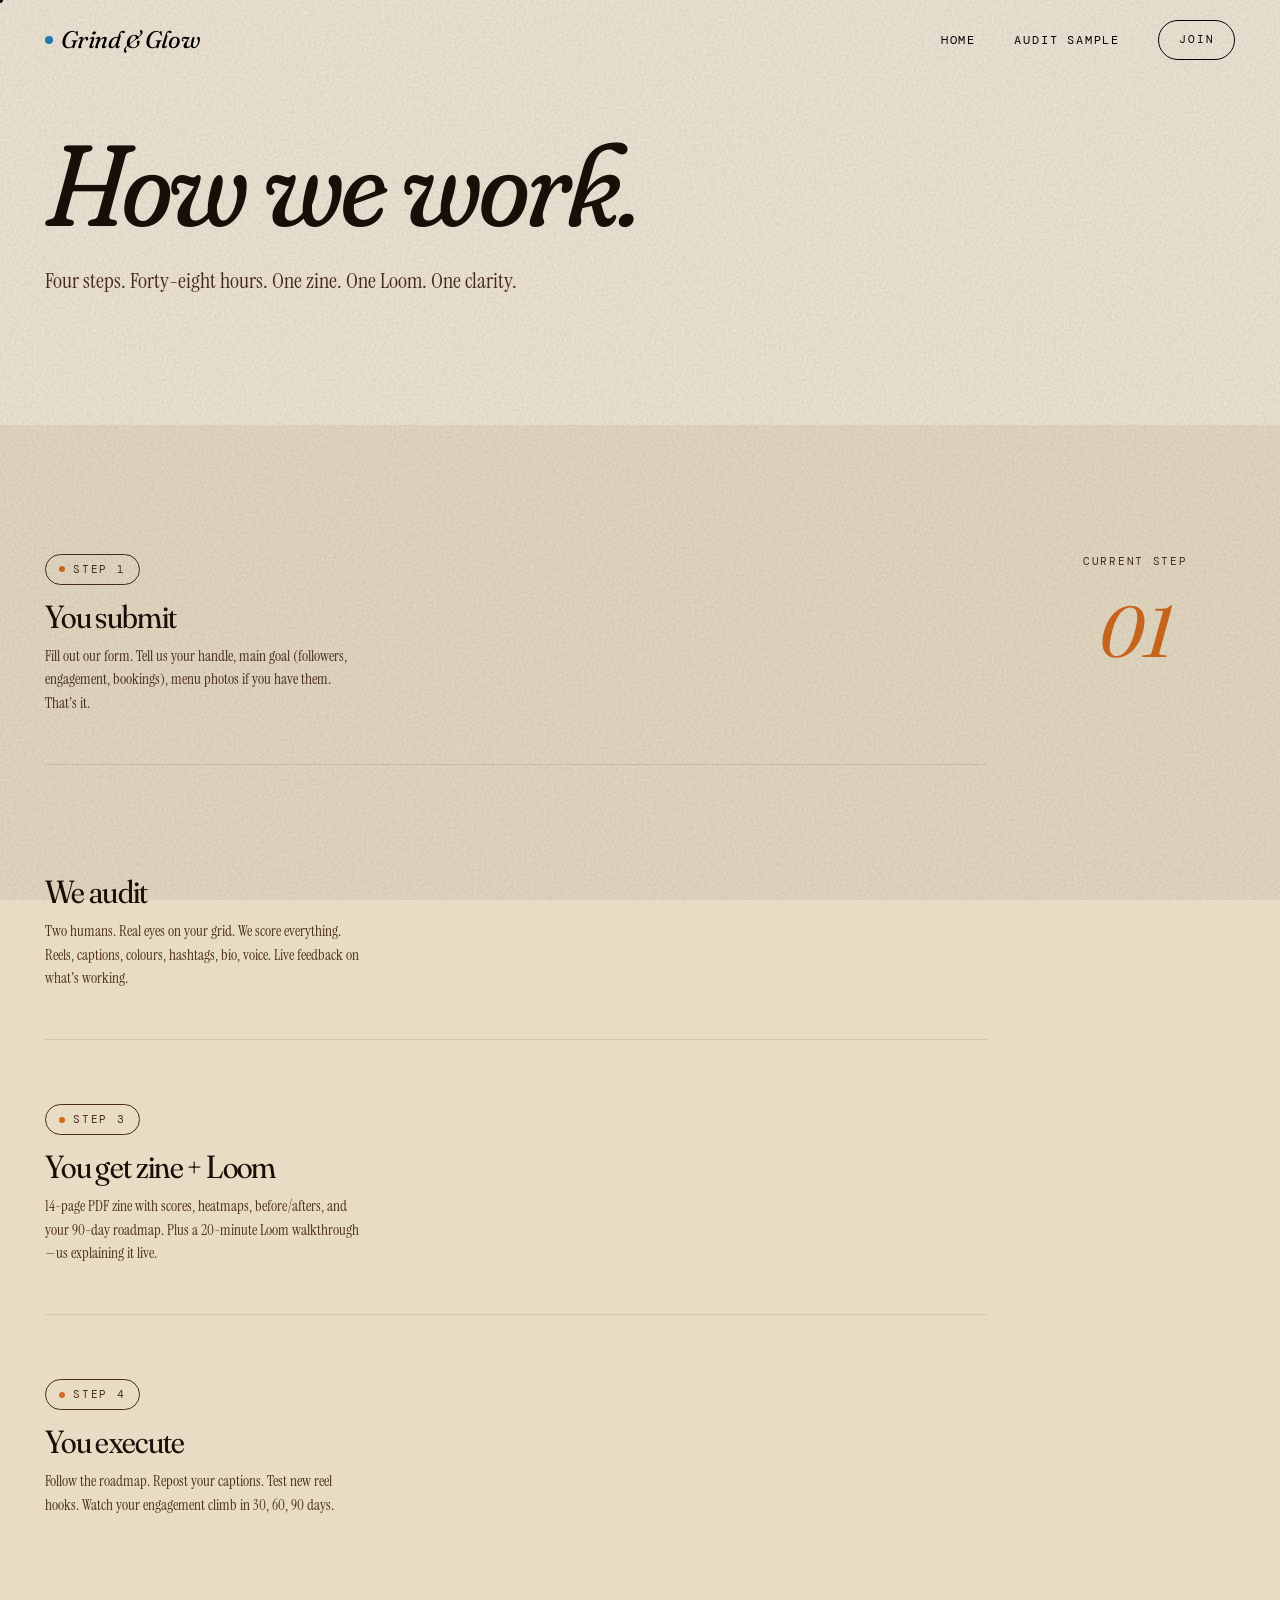
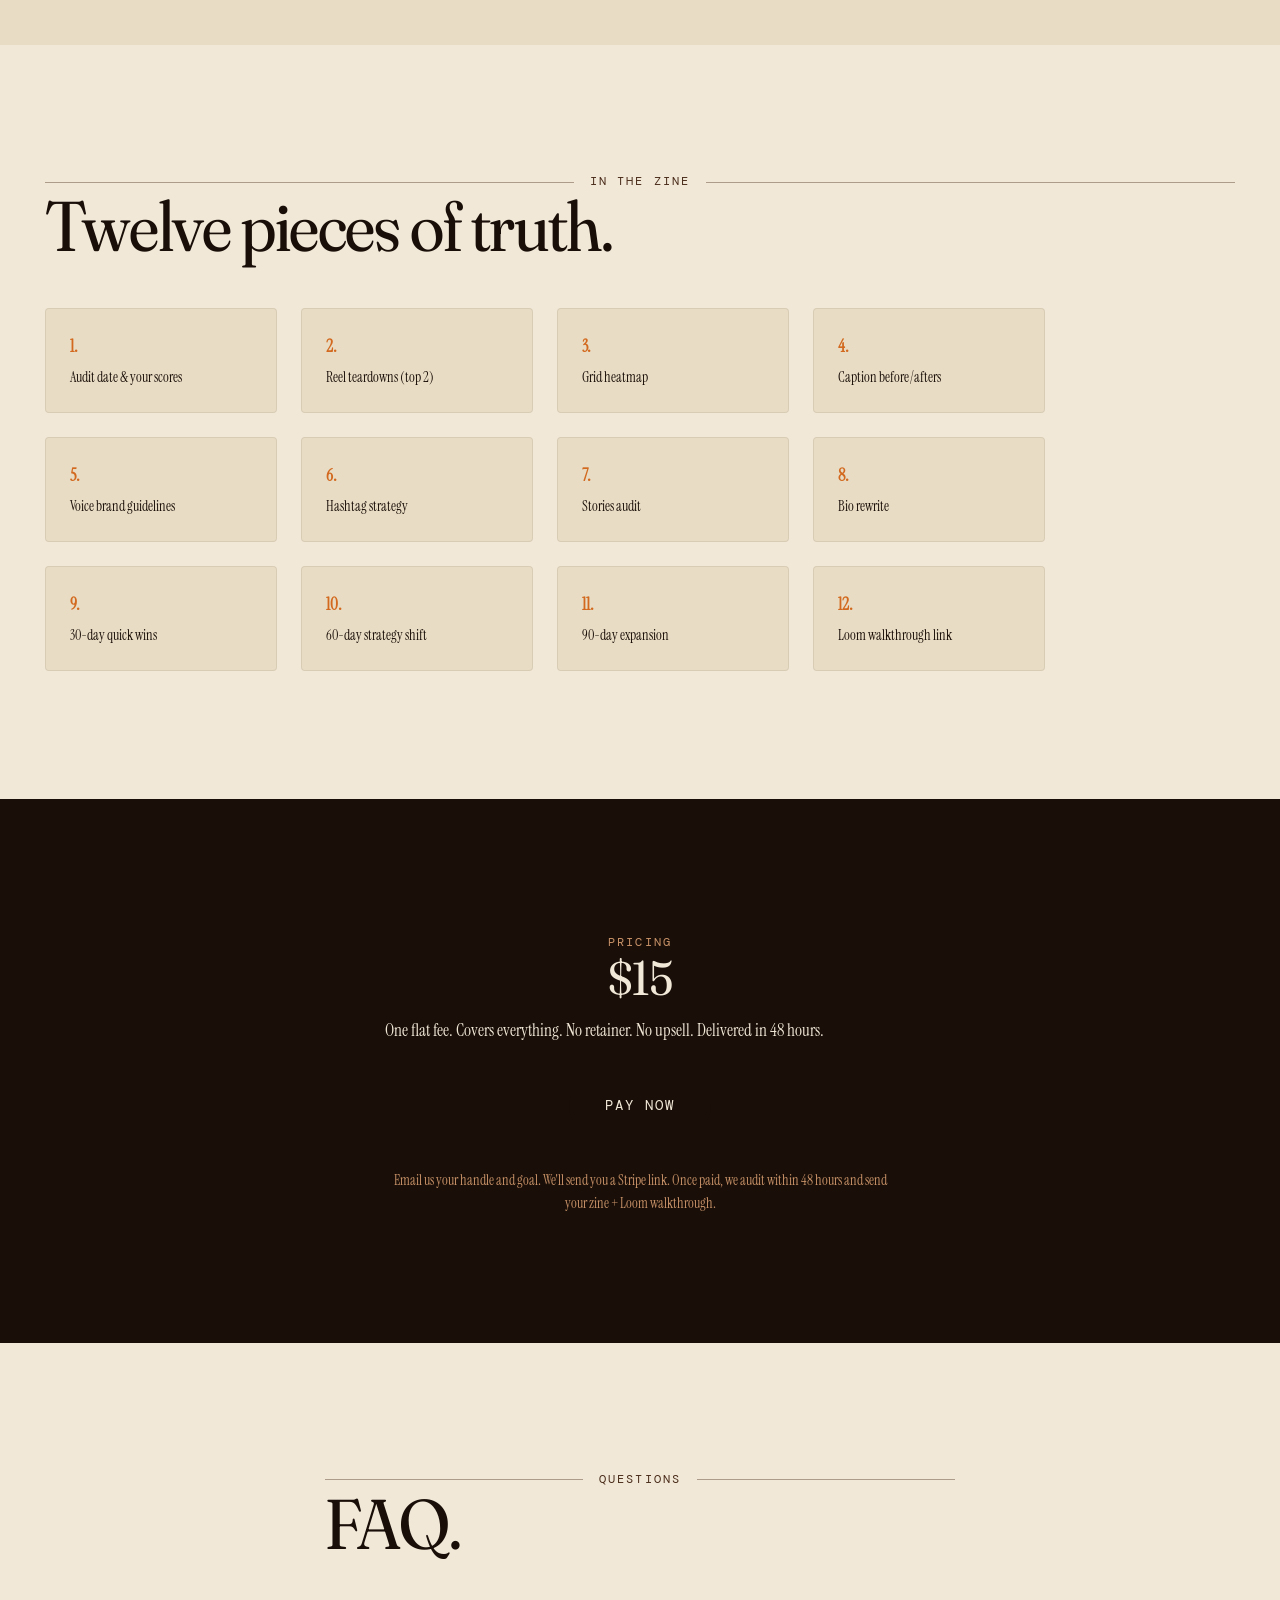
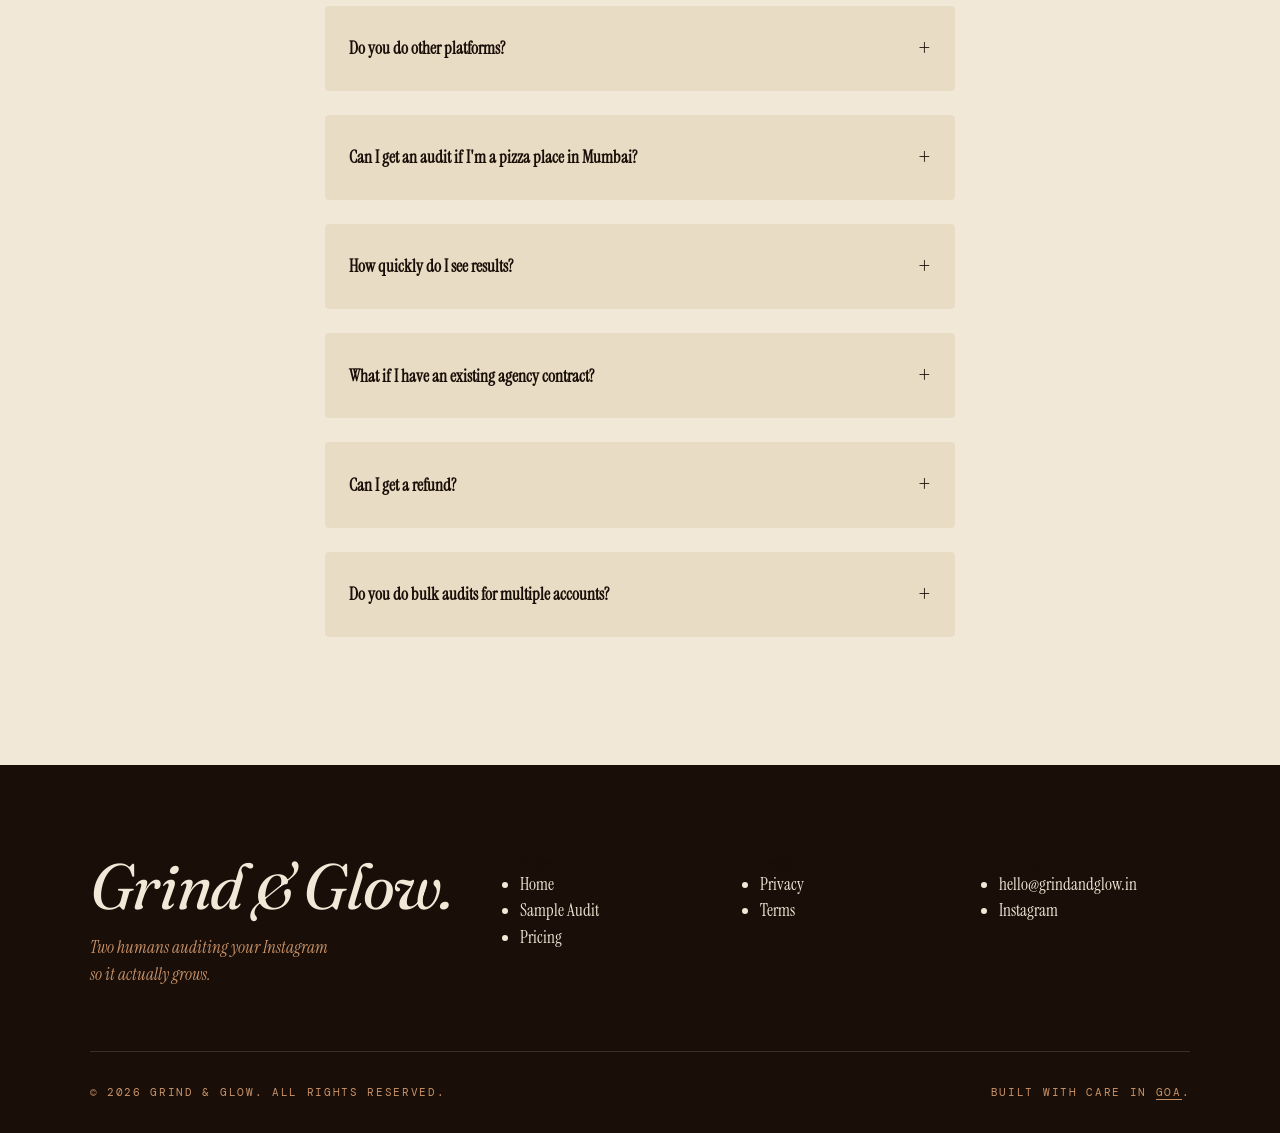
==== how-it-works.html @ 68c8fd2b "Build core CSS, JS, and home/how-it-works pages - css/shared.css: Complete design system with palett" ====
<!DOCTYPE html>
<html lang="en">
<head>
  <meta charset="UTF-8">
  <meta name="viewport" content="width=device-width, initial-scale=1.0">
  <title>How It Works — Grind & Glow Audits</title>
  <link rel="stylesheet" href="css/shared.css">
  <link href="https://fonts.googleapis.com/css2?family=Fraunces:ital,opsz,SOFT@0,9..144,0;0,9..144,100;1,9..144,0;1,9..144,100&family=Instrument+Serif:ital@0;1&family=DM+Mono:wght@400;500&display=swap" rel="stylesheet">
</head>
<body>

  <!-- Navigation -->
  <nav class="nav">
    <a href="/" class="nav__logo">
      <span class="nav__logo-dot"></span>Grind & Glow
    </a>
    <div class="nav__links">
      <a href="index.html" class="nav__link nav__link--key">Home</a>
      <a href="sample-audit.html" class="nav__link nav__link--key">Audit sample</a>
      <a href="#" class="nav__cta" data-cursor="Join">Join</a>
    </div>
  </nav>

  <!-- Hero -->
  <section class="section" style="padding-top: 8rem;">
    <div class="container">
      <h1 class="reveal">How we work.</h1>
      <p class="lead reveal reveal--delay-1" style="margin-top: 1.5rem; color: var(--mocha);">Four steps. Forty-eight hours. One zine. One Loom. One clarity.</p>
    </div>
  </section>

  <!-- Sticky step counter + process -->
  <section class="section" style="background: var(--paper);">
    <div class="container">
      <div style="display: flex; justify-content: space-between; align-items: flex-start; gap: 3rem; flex-wrap: wrap;">

        <!-- Steps -->
        <div style="flex: 1; min-width: 280px;">
          <div data-step="1" style="margin-bottom: 4rem; padding-bottom: 3rem; border-bottom: 1px solid rgba(26, 15, 8, 0.1);">
            <span class="pill reveal"><span class="pill__dot"></span>Step 1</span>
            <h3 class="reveal reveal--delay-1" style="margin-top: 1rem; margin-bottom: 0.8rem;">You submit</h3>
            <p class="reveal reveal--delay-2" style="color: var(--mocha); font-size: 0.95rem; max-width: 45ch;">Fill out our form. Tell us your handle, main goal (followers, engagement, bookings), menu photos if you have them. That's it.</p>
          </div>

          <div data-step="2" style="margin-bottom: 4rem; padding-bottom: 3rem; border-bottom: 1px solid rgba(26, 15, 8, 0.1);">
            <span class="pill reveal"><span class="pill__dot"></span>Step 2</span>
            <h3 class="reveal reveal--delay-1" style="margin-top: 1rem; margin-bottom: 0.8rem;">We audit</h3>
            <p class="reveal reveal--delay-2" style="color: var(--mocha); font-size: 0.95rem; max-width: 45ch;">Two humans. Real eyes on your grid. We score everything. Reels, captions, colours, hashtags, bio, voice. Live feedback on what's working.</p>
          </div>

          <div data-step="3" style="margin-bottom: 4rem; padding-bottom: 3rem; border-bottom: 1px solid rgba(26, 15, 8, 0.1);">
            <span class="pill reveal"><span class="pill__dot"></span>Step 3</span>
            <h3 class="reveal reveal--delay-1" style="margin-top: 1rem; margin-bottom: 0.8rem;">You get zine + Loom</h3>
            <p class="reveal reveal--delay-2" style="color: var(--mocha); font-size: 0.95rem; max-width: 45ch;">14-page PDF zine with scores, heatmaps, before/afters, and your 90-day roadmap. Plus a 20-minute Loom walkthrough—us explaining it live.</p>
          </div>

          <div data-step="4" style="">
            <span class="pill reveal"><span class="pill__dot"></span>Step 4</span>
            <h3 class="reveal reveal--delay-1" style="margin-top: 1rem; margin-bottom: 0.8rem;">You execute</h3>
            <p class="reveal reveal--delay-2" style="color: var(--mocha); font-size: 0.95rem; max-width: 45ch;">Follow the roadmap. Repost your captions. Test new reel hooks. Watch your engagement climb in 30, 60, 90 days.</p>
          </div>
        </div>

        <!-- Sticky counter -->
        <div style="position: sticky; top: 120px; width: 200px; text-align: center;">
          <div style="font-family: var(--mono); font-size: 0.7rem; text-transform: uppercase; letter-spacing: 0.15em; color: var(--mocha); margin-bottom: 1.5rem;">Current step</div>
          <div data-step-counter style="font-family: var(--display); font-style: italic; font-size: 4.5rem; color: var(--burnt); line-height: 1;">01</div>
        </div>

      </div>
    </div>
  </section>

  <!-- Deliverables grid -->
  <section class="section">
    <div class="container">
      <span class="ticker reveal">In the zine</span>
      <h2 class="reveal reveal--delay-1" style="margin-bottom: 3rem;">Twelve pieces of truth.</h2>

      <div class="grid" style="grid-template-columns: repeat(auto-fit, minmax(200px, 1fr)); gap: 1.5rem; max-width: 1000px;">
        <div class="chip reveal reveal--delay-2" style="padding: 1.5rem; background: var(--paper); border-radius: 4px; border: 1px solid rgba(26, 15, 8, 0.08);">
          <div style="font-weight: 700; color: var(--burnt); margin-bottom: 0.4rem;">1.</div>
          <p style="font-size: 0.9rem;">Audit date &amp; your scores</p>
        </div>
        <div class="chip reveal reveal--delay-2" style="padding: 1.5rem; background: var(--paper); border-radius: 4px; border: 1px solid rgba(26, 15, 8, 0.08);">
          <div style="font-weight: 700; color: var(--burnt); margin-bottom: 0.4rem;">2.</div>
          <p style="font-size: 0.9rem;">Reel teardowns (top 2)</p>
        </div>
        <div class="chip reveal reveal--delay-2" style="padding: 1.5rem; background: var(--paper); border-radius: 4px; border: 1px solid rgba(26, 15, 8, 0.08);">
          <div style="font-weight: 700; color: var(--burnt); margin-bottom: 0.4rem;">3.</div>
          <p style="font-size: 0.9rem;">Grid heatmap</p>
        </div>
        <div class="chip reveal reveal--delay-3" style="padding: 1.5rem; background: var(--paper); border-radius: 4px; border: 1px solid rgba(26, 15, 8, 0.08);">
          <div style="font-weight: 700; color: var(--burnt); margin-bottom: 0.4rem;">4.</div>
          <p style="font-size: 0.9rem;">Caption before/afters</p>
        </div>
        <div class="chip reveal reveal--delay-3" style="padding: 1.5rem; background: var(--paper); border-radius: 4px; border: 1px solid rgba(26, 15, 8, 0.08);">
          <div style="font-weight: 700; color: var(--burnt); margin-bottom: 0.4rem;">5.</div>
          <p style="font-size: 0.9rem;">Voice brand guidelines</p>
        </div>
        <div class="chip reveal reveal--delay-3" style="padding: 1.5rem; background: var(--paper); border-radius: 4px; border: 1px solid rgba(26, 15, 8, 0.08);">
          <div style="font-weight: 700; color: var(--burnt); margin-bottom: 0.4rem;">6.</div>
          <p style="font-size: 0.9rem;">Hashtag strategy</p>
        </div>
        <div class="chip reveal reveal--delay-4" style="padding: 1.5rem; background: var(--paper); border-radius: 4px; border: 1px solid rgba(26, 15, 8, 0.08);">
          <div style="font-weight: 700; color: var(--burnt); margin-bottom: 0.4rem;">7.</div>
          <p style="font-size: 0.9rem;">Stories audit</p>
        </div>
        <div class="chip reveal reveal--delay-4" style="padding: 1.5rem; background: var(--paper); border-radius: 4px; border: 1px solid rgba(26, 15, 8, 0.08);">
          <div style="font-weight: 700; color: var(--burnt); margin-bottom: 0.4rem;">8.</div>
          <p style="font-size: 0.9rem;">Bio rewrite</p>
        </div>
        <div class="chip reveal reveal--delay-4" style="padding: 1.5rem; background: var(--paper); border-radius: 4px; border: 1px solid rgba(26, 15, 8, 0.08);">
          <div style="font-weight: 700; color: var(--burnt); margin-bottom: 0.4rem;">9.</div>
          <p style="font-size: 0.9rem;">30-day quick wins</p>
        </div>
        <div class="chip reveal reveal--delay-4" style="padding: 1.5rem; background: var(--paper); border-radius: 4px; border: 1px solid rgba(26, 15, 8, 0.08);">
          <div style="font-weight: 700; color: var(--burnt); margin-bottom: 0.4rem;">10.</div>
          <p style="font-size: 0.9rem;">60-day strategy shift</p>
        </div>
        <div class="chip reveal reveal--delay-4" style="padding: 1.5rem; background: var(--paper); border-radius: 4px; border: 1px solid rgba(26, 15, 8, 0.08);">
          <div style="font-weight: 700; color: var(--burnt); margin-bottom: 0.4rem;">11.</div>
          <p style="font-size: 0.9rem;">90-day expansion</p>
        </div>
        <div class="chip reveal reveal--delay-4" style="padding: 1.5rem; background: var(--paper); border-radius: 4px; border: 1px solid rgba(26, 15, 8, 0.08);">
          <div style="font-weight: 700; color: var(--burnt); margin-bottom: 0.4rem;">12.</div>
          <p style="font-size: 0.9rem;">Loom walkthrough link</p>
        </div>
      </div>
    </div>
  </section>

  <!-- Pricing -->
  <section class="section" style="background: var(--espresso); color: var(--cream);">
    <div class="container" style="max-width: 600px; text-align: center;">
      <span class="eyebrow" style="color: var(--crema);">Pricing</span>
      <h2 style="color: var(--cream); margin-bottom: 1rem; font-size: 3rem;">$15</h2>
      <p style="font-size: 1.0625rem; margin-bottom: 2rem; max-width: 55ch;">
        One flat fee. Covers everything. No retainer. No upsell. Delivered in 48 hours.
      </p>
      <button class="btn btn--primary btn--large" style="margin-bottom: 2rem;" data-cursor="Pay now">Pay now</button>
      <p style="font-size: 0.9rem; color: var(--crema); line-height: 1.6;">
        Email us your handle and goal. We'll send you a Stripe link. Once paid, we audit within 48 hours and send your zine + Loom walkthrough.
      </p>
    </div>
  </section>

  <!-- FAQ -->
  <section class="section">
    <div class="container" style="max-width: 720px;">
      <span class="ticker reveal">Questions</span>
      <h2 class="reveal reveal--delay-1" style="margin-bottom: 3rem;">FAQ.</h2>

      <div class="faq" style="display: flex; flex-direction: column; gap: 1.5rem;">

        <div class="faq__item">
          <button class="faq__q" style="width: 100%; text-align: left; padding: 1.5rem; background: var(--paper); border-radius: 4px; display: flex; justify-content: space-between; align-items: center; cursor: pointer;">
            <span style="font-weight: 600;">Do you do other platforms?</span>
            <span style="font-size: 1.5rem;">+</span>
          </button>
          <div class="faq__a" style="overflow: hidden; max-height: 0; transition: max-height 0.3s ease-out;">
            <div style="padding: 1.5rem; border-left: 2px solid var(--burnt); background: rgba(242, 232, 216, 0.6);">
              <p>Not yet. Instagram only for now. We know it best.</p>
            </div>
          </div>
        </div>

        <div class="faq__item">
          <button class="faq__q" style="width: 100%; text-align: left; padding: 1.5rem; background: var(--paper); border-radius: 4px; display: flex; justify-content: space-between; align-items: center; cursor: pointer;">
            <span style="font-weight: 600;">Can I get an audit if I'm a pizza place in Mumbai?</span>
            <span style="font-size: 1.5rem;">+</span>
          </button>
          <div class="faq__a" style="overflow: hidden; max-height: 0; transition: max-height 0.3s ease-out;">
            <div style="padding: 1.5rem; border-left: 2px solid var(--burnt); background: rgba(242, 232, 216, 0.6);">
              <p>Absolutely. Café, restaurant, boutique hotel, resort, bakery—if it's hospitality-focused and in India or Southeast Asia, we're in.</p>
            </div>
          </div>
        </div>

        <div class="faq__item">
          <button class="faq__q" style="width: 100%; text-align: left; padding: 1.5rem; background: var(--paper); border-radius: 4px; display: flex; justify-content: space-between; align-items: center; cursor: pointer;">
            <span style="font-weight: 600;">How quickly do I see results?</span>
            <span style="font-size: 1.5rem;">+</span>
          </button>
          <div class="faq__a" style="overflow: hidden; max-height: 0; transition: max-height 0.3s ease-out;">
            <div style="padding: 1.5rem; border-left: 2px solid var(--burnt); background: rgba(242, 232, 216, 0.6);">
              <p>If you implement the 30-day quick wins immediately, you'll see engagement lift within 1–2 weeks. Full 90-day roadmap compounds over three months.</p>
            </div>
          </div>
        </div>

        <div class="faq__item">
          <button class="faq__q" style="width: 100%; text-align: left; padding: 1.5rem; background: var(--paper); border-radius: 4px; display: flex; justify-content: space-between; align-items: center; cursor: pointer;">
            <span style="font-weight: 600;">What if I have an existing agency contract?</span>
            <span style="font-size: 1.5rem;">+</span>
          </button>
          <div class="faq__a" style="overflow: hidden; max-height: 0; transition: max-height 0.3s ease-out;">
            <div style="padding: 1.5rem; border-left: 2px solid var(--burnt); background: rgba(242, 232, 216, 0.6);">
              <p>This audit is a one-shot clarity hit. You can stack it alongside your agency work or use it to decide if you want to change partners.</p>
            </div>
          </div>
        </div>

        <div class="faq__item">
          <button class="faq__q" style="width: 100%; text-align: left; padding: 1.5rem; background: var(--paper); border-radius: 4px; display: flex; justify-content: space-between; align-items: center; cursor: pointer;">
            <span style="font-weight: 600;">Can I get a refund?</span>
            <span style="font-size: 1.5rem;">+</span>
          </button>
          <div class="faq__a" style="overflow: hidden; max-height: 0; transition: max-height 0.3s ease-out;">
            <div style="padding: 1.5rem; border-left: 2px solid var(--burnt); background: rgba(242, 232, 216, 0.6);">
              <p>Yes. If within 3 days of receiving your zine you're not satisfied, we refund it in full. No questions asked.</p>
            </div>
          </div>
        </div>

        <div class="faq__item">
          <button class="faq__q" style="width: 100%; text-align: left; padding: 1.5rem; background: var(--paper); border-radius: 4px; display: flex; justify-content: space-between; align-items: center; cursor: pointer;">
            <span style="font-weight: 600;">Do you do bulk audits for multiple accounts?</span>
            <span style="font-size: 1.5rem;">+</span>
          </button>
          <div class="faq__a" style="overflow: hidden; max-height: 0; transition: max-height 0.3s ease-out;">
            <div style="padding: 1.5rem; border-left: 2px solid var(--burnt); background: rgba(242, 232, 216, 0.6);">
              <p>Not standard. Email us. If you've got 3+ locations or accounts, we might be able to work out a special rate.</p>
            </div>
          </div>
        </div>

      </div>
    </div>
  </section>

  <!-- Footer -->
  <footer class="footer">
    <div class="container">
      <div class="footer__top">
        <div>
          <div class="footer__logo">Grind &amp; Glow.</div>
          <p class="footer__tag">Two humans auditing your Instagram so it actually grows.</p>
        </div>
        <div>
          <h4>Pages</h4>
          <ul>
            <li><a href="/">Home</a></li>
            <li><a href="sample-audit.html">Sample Audit</a></li>
            <li><a href="#pricing">Pricing</a></li>
          </ul>
        </div>
        <div>
          <h4>Legal</h4>
          <ul>
            <li><a href="#">Privacy</a></li>
            <li><a href="#">Terms</a></li>
          </ul>
        </div>
        <div>
          <h4>Contact</h4>
          <ul>
            <li><a href="mailto:hello@grindandglow.in">hello@grindandglow.in</a></li>
            <li><a href="https://instagram.com/grindandglow.in" target="_blank">Instagram</a></li>
          </ul>
        </div>
      </div>
      <div class="footer__bottom">
        <p>&copy; <span data-year></span> Grind &amp; Glow. All rights reserved.</p>
        <p>Built with care in <a href="https://goa.gov.in" target="_blank" style="border-bottom: 1px solid currentColor;">Goa</a>.</p>
      </div>
    </div>
  </footer>

  <script src="js/shared.js"></script>
  <script>
    // FAQ expand
    document.querySelectorAll('.faq__q').forEach(btn => {
      btn.addEventListener('click', function() {
        const item = this.parentElement;
        const isOpen = item.classList.toggle('is-open');
        const answer = item.querySelector('.faq__a');
        if (isOpen) {
          answer.style.maxHeight = answer.scrollHeight + 'px';
        } else {
          answer.style.maxHeight = '0';
        }
      });
    });
  </script>

</body>
</html>
---- css/shared.css ----
/* ============================================
   Grind & Glow — shared styles
   Warm-espresso editorial aesthetic
   ============================================ */

:root {
  --cream: #f2e8d8;
  --paper: #e8dcc4;
  --espresso: #1a0f08;
  --coffee: #2b1810;
  --mocha: #4a2c1a;
  --crema: #c89268;
  --burnt: #d2691e;
  --ember: #b8441f;

  --display: "Fraunces", Georgia, serif;
  --body: "Instrument Serif", Georgia, serif;
  --mono: "DM Mono", "Courier New", monospace;

  --gutter: clamp(1.25rem, 3.5vw, 3rem);
  --max: 1440px;
  --radius: 4px;

  --ease-out: cubic-bezier(0.22, 1, 0.36, 1);
  --ease-in-out: cubic-bezier(0.76, 0, 0.24, 1);
}

*, *::before, *::after {
  box-sizing: border-box;
  margin: 0;
  padding: 0;
}

html {
  scroll-behavior: smooth;
  -webkit-text-size-adjust: 100%;
}

body {
  font-family: var(--body);
  background: var(--cream);
  color: var(--espresso);
  font-size: clamp(1.0625rem, 1.1vw, 1.1875rem);
  line-height: 1.55;
  overflow-x: hidden;
  font-feature-settings: "liga", "kern";
  position: relative;
}

/* Grain overlay */
body::before {
  content: "";
  position: fixed;
  inset: 0;
  pointer-events: none;
  z-index: 1000;
  opacity: 0.12;
  mix-blend-mode: multiply;
  background-image: url("data:image/svg+xml;utf8,<svg xmlns='http://www.w3.org/2000/svg' viewBox='0 0 400 400'><filter id='n'><feTurbulence type='fractalNoise' baseFrequency='0.9' numOctaves='2' stitchTiles='stitch'/><feColorMatrix values='0 0 0 0 0 0 0 0 0 0 0 0 0 0 0 0 0 0 0.9 0'/></filter><rect width='100%' height='100%' filter='url(%23n)'/></svg>");
}

img, svg { display: block; max-width: 100%; }
button { font: inherit; cursor: pointer; border: none; background: none; color: inherit; }
a { color: inherit; text-decoration: none; }

/* ============================================
   Typography
   ============================================ */

h1, h2, h3, h4, h5 {
  font-family: var(--display);
  font-weight: 400;
  letter-spacing: -0.02em;
  line-height: 0.98;
  color: var(--espresso);
  font-variation-settings: "opsz" 144, "SOFT" 50;
}

h1 {
  font-size: clamp(3rem, 9vw, 8.5rem);
  font-style: italic;
  font-variation-settings: "opsz" 144, "SOFT" 100;
}

h2 {
  font-size: clamp(2.25rem, 5.5vw, 5rem);
}

h3 {
  font-size: clamp(1.5rem, 2.5vw, 2.25rem);
}

.eyebrow {
  font-family: var(--mono);
  font-size: 0.75rem;
  text-transform: uppercase;
  letter-spacing: 0.18em;
  color: var(--mocha);
  font-weight: 400;
}

.serif-italic { font-style: italic; }
.accent { color: var(--ember); font-style: italic; }
.crema-text { color: var(--crema); }

p.lead {
  font-size: clamp(1.25rem, 1.75vw, 1.6875rem);
  line-height: 1.45;
  max-width: 52ch;
}

.fine {
  font-family: var(--mono);
  font-size: 0.7rem;
  letter-spacing: 0.15em;
  text-transform: uppercase;
  color: var(--mocha);
}

/* ============================================
   Layout
   ============================================ */

.container {
  width: 100%;
  max-width: var(--max);
  margin: 0 auto;
  padding-inline: var(--gutter);
}

.section {
  padding-block: clamp(5rem, 10vw, 9rem);
  position: relative;
}

.section--tight { padding-block: clamp(3rem, 6vw, 5.5rem); }

.section--dark {
  background: var(--espresso);
  color: var(--cream);
}
.section--dark h1,
.section--dark h2,
.section--dark h3 { color: var(--cream); }
.section--dark .eyebrow,
.section--dark .fine { color: var(--crema); }

.section--paper { background: var(--paper); }

.divider {
  height: 1px;
  background: var(--mocha);
  opacity: 0.2;
  margin-block: 1rem;
}

/* ============================================
   Navigation
   ============================================ */

.nav {
  position: fixed;
  top: 0; left: 0; right: 0;
  z-index: 100;
  padding: 1.25rem var(--gutter);
  display: flex;
  align-items: center;
  justify-content: space-between;
  mix-blend-mode: difference;
  color: var(--cream);
}

.nav a { color: var(--cream); }

.nav__logo {
  font-family: var(--display);
  font-style: italic;
  font-size: 1.5rem;
  letter-spacing: -0.02em;
  display: flex;
  align-items: center;
  gap: 0.5rem;
}

.nav__logo-dot {
  width: 8px; height: 8px;
  border-radius: 50%;
  background: var(--burnt);
  display: inline-block;
}

.nav__links {
  display: flex;
  gap: clamp(1rem, 3vw, 2.5rem);
  align-items: center;
}

.nav__link {
  font-family: var(--mono);
  font-size: 0.75rem;
  text-transform: uppercase;
  letter-spacing: 0.15em;
  position: relative;
  padding: 0.25rem 0;
}

.nav__link::after {
  content: "";
  position: absolute;
  left: 0; right: 0; bottom: -2px;
  height: 1px;
  background: currentColor;
  transform: scaleX(0);
  transform-origin: left;
  transition: transform 0.4s var(--ease-out);
}

.nav__link:hover::after,
.nav__link.is-active::after { transform: scaleX(1); }

.nav__cta {
  padding: 0.65rem 1.25rem;
  border: 1px solid currentColor;
  border-radius: 999px;
  font-family: var(--mono);
  font-size: 0.7rem;
  text-transform: uppercase;
  letter-spacing: 0.15em;
  transition: background 0.3s, color 0.3s;
}

.nav__cta:hover {
  background: var(--cream);
  color: var(--espresso);
}

@media (max-width: 700px) {
  .nav__links .nav__link:not(.nav__link--key) { display: none; }
}

/* ============================================
   Buttons
   ============================================ */

.btn {
  display: inline-flex;
  align-items: center;
  gap: 0.75rem;
  padding: 1rem 1.75rem;
  border-radius: 999px;
  font-family: var(--mono);
  font-size: 0.8rem;
  text-transform: uppercase;
  letter-spacing: 0.15em;
  transition: transform 0.3s var(--ease-out), background 0.3s, color 0.3s;
  position: relative;
  overflow: hidden;
  isolation: isolate;
}

.btn--primary {
  background: var(--espresso);
  color: var(--cream);
}

.btn--primary:hover {
  background: var(--ember);
  transform: translateY(-2px);
}

.btn--ghost {
  background: transparent;
  color: var(--espresso);
  border: 1px solid var(--espresso);
}

.btn--ghost:hover {
  background: var(--espresso);
  color: var(--cream);
}

.btn--large {
  padding: 1.25rem 2.25rem;
  font-size: 0.875rem;
}

.btn__arrow {
  transition: transform 0.3s var(--ease-out);
}
.btn:hover .btn__arrow { transform: translateX(4px); }

/* ============================================
   Custom cursor
   ============================================ */

.cursor-dot, .cursor-ring {
  position: fixed;
  top: 0; left: 0;
  pointer-events: none;
  z-index: 9999;
  border-radius: 50%;
  mix-blend-mode: difference;
  transform: translate3d(-50%, -50%, 0);
  will-change: transform;
}

.cursor-dot {
  width: 6px; height: 6px;
  background: var(--cream);
}

.cursor-ring {
  width: 36px; height: 36px;
  border: 1px solid var(--cream);
  transition: width 0.3s var(--ease-out), height 0.3s var(--ease-out),
              background 0.3s, border-color 0.3s;
}

.cursor-ring.is-hover {
  width: 64px; height: 64px;
  background: var(--cream);
  mix-blend-mode: difference;
}

.cursor-ring.is-label {
  width: auto; height: auto;
  padding: 0.4rem 0.9rem;
  border-radius: 999px;
  background: var(--ember);
  border-color: var(--ember);
  mix-blend-mode: normal;
  color: var(--cream);
  font-family: var(--mono);
  font-size: 0.65rem;
  letter-spacing: 0.12em;
  text-transform: uppercase;
  white-space: nowrap;
  display: flex;
  align-items: center;
}

@media (hover: none), (pointer: coarse) {
  .cursor-dot, .cursor-ring { display: none; }
  body { cursor: auto; }
}

body { cursor: none; }
button, a, input, [data-cursor] { cursor: none; }

/* ============================================
   Reveals & split text
   ============================================ */

.reveal {
  opacity: 0;
  transform: translateY(28px);
  transition: opacity 0.9s var(--ease-out), transform 0.9s var(--ease-out);
}
.reveal.is-in { opacity: 1; transform: none; }

[data-split] .word {
  display: inline-block;
  overflow: hidden;
  vertical-align: baseline;
}
[data-split] .word > span {
  display: inline-block;
  transform: translateY(110%);
  transition: transform 0.8s var(--ease-out);
}
[data-split].is-in .word > span { transform: none; }

[data-split] .word + .word { margin-left: 0.2em; }

/* Stagger helper */
.reveal--delay-1 { transition-delay: 0.1s; }
.reveal--delay-2 { transition-delay: 0.2s; }
.reveal--delay-3 { transition-delay: 0.3s; }
.reveal--delay-4 { transition-delay: 0.4s; }

/* ============================================
   Marquee
   ============================================ */

.marquee {
  overflow: hidden;
  padding-block: clamp(2rem, 4vw, 3.5rem);
  border-block: 1px solid rgba(26, 15, 8, 0.15);
  background: var(--paper);
}

.section--dark .marquee {
  background: var(--coffee);
  border-color: rgba(242, 232, 216, 0.12);
}

.marquee__track {
  display: flex;
  gap: 3rem;
  animation: marquee 38s linear infinite;
  width: max-content;
  align-items: center;
}

.marquee__item {
  font-family: var(--display);
  font-style: italic;
  font-size: clamp(2.5rem, 6vw, 5rem);
  color: var(--espresso);
  display: inline-flex;
  align-items: center;
  gap: 3rem;
  white-space: nowrap;
}
.section--dark .marquee__item { color: var(--cream); }

.marquee__star {
  color: var(--burnt);
  font-style: normal;
  font-size: 0.6em;
  animation: spin 12s linear infinite;
  display: inline-block;
}

@keyframes marquee {
  from { transform: translateX(0); }
  to   { transform: translateX(-50%); }
}

@keyframes spin {
  to { transform: rotate(360deg); }
}

/* ============================================
   Footer
   ============================================ */

.footer {
  background: var(--espresso);
  color: var(--cream);
  padding: clamp(4rem, 7vw, 6rem) var(--gutter) 2rem;
}

.footer__top {
  display: grid;
  grid-template-columns: 2fr 1fr 1fr 1fr;
  gap: 3rem;
  padding-bottom: 4rem;
  border-bottom: 1px solid rgba(242, 232, 216, 0.15);
}

@media (max-width: 800px) {
  .footer__top { grid-template-columns: 1fr 1fr; }
}

.footer__logo {
  font-family: var(--display);
  font-style: italic;
  font-size: clamp(3rem, 5vw, 4.5rem);
  letter-spacing: -0.02em;
  line-height: 1;
  margin-bottom: 1rem;
}

.footer__tag {
  font-family: var(--body);
  font-style: italic;
  color: var(--crema);
  max-width: 30ch;
}

.footer__col h4 {
  font-family: var(--mono);
  font-size: 0.72rem;
  text-transform: uppercase;
  letter-spacing: 0.18em;
  color: var(--crema);
  margin-bottom: 1.25rem;
}

.footer__col ul {
  list-style: none;
  display: flex;
  flex-direction: column;
  gap: 0.75rem;
}

.footer__col a {
  color: var(--cream);
  font-family: var(--body);
  font-size: 1.0625rem;
  transition: color 0.3s;
}
.footer__col a:hover { color: var(--burnt); }

.footer__bottom {
  padding-top: 2rem;
  display: flex;
  justify-content: space-between;
  align-items: center;
  flex-wrap: wrap;
  gap: 1rem;
  font-family: var(--mono);
  font-size: 0.7rem;
  text-transform: uppercase;
  letter-spacing: 0.15em;
  color: var(--crema);
}

/* ============================================
   Utilities
   ============================================ */

.text-center { text-align: center; }
.mx-auto { margin-inline: auto; }
.max-prose { max-width: 58ch; }

.grid { display: grid; }
.flex { display: flex; }
.gap-sm { gap: 1rem; }
.gap-md { gap: 2rem; }
.gap-lg { gap: 3rem; }

.mt-1 { margin-top: 0.5rem; }
.mt-2 { margin-top: 1rem; }
.mt-3 { margin-top: 1.5rem; }
.mt-4 { margin-top: 2rem; }
.mt-6 { margin-top: 3rem; }
.mt-8 { margin-top: 4rem; }

.pill {
  display: inline-flex;
  align-items: center;
  gap: 0.5rem;
  padding: 0.35rem 0.85rem;
  border: 1px solid var(--mocha);
  border-radius: 999px;
  font-family: var(--mono);
  font-size: 0.7rem;
  text-transform: uppercase;
  letter-spacing: 0.15em;
  color: var(--mocha);
}

.pill--dark {
  border-color: var(--crema);
  color: var(--crema);
}

.pill__dot {
  width: 6px; height: 6px;
  border-radius: 50%;
  background: var(--burnt);
}

/* Ticker line above sections */
.ticker {
  font-family: var(--mono);
  font-size: 0.72rem;
  text-transform: uppercase;
  letter-spacing: 0.18em;
  color: var(--mocha);
  display: flex;
  align-items: center;
  gap: 1rem;
}
.ticker::before,
.ticker::after {
  content: "";
  flex: 1;
  height: 1px;
  background: currentColor;
  opacity: 0.4;
}

/* Responsive helpers */
@media (max-width: 700px) {
  h1 { font-size: clamp(2.75rem, 12vw, 4.5rem); }
  .section { padding-block: 4rem; }
}
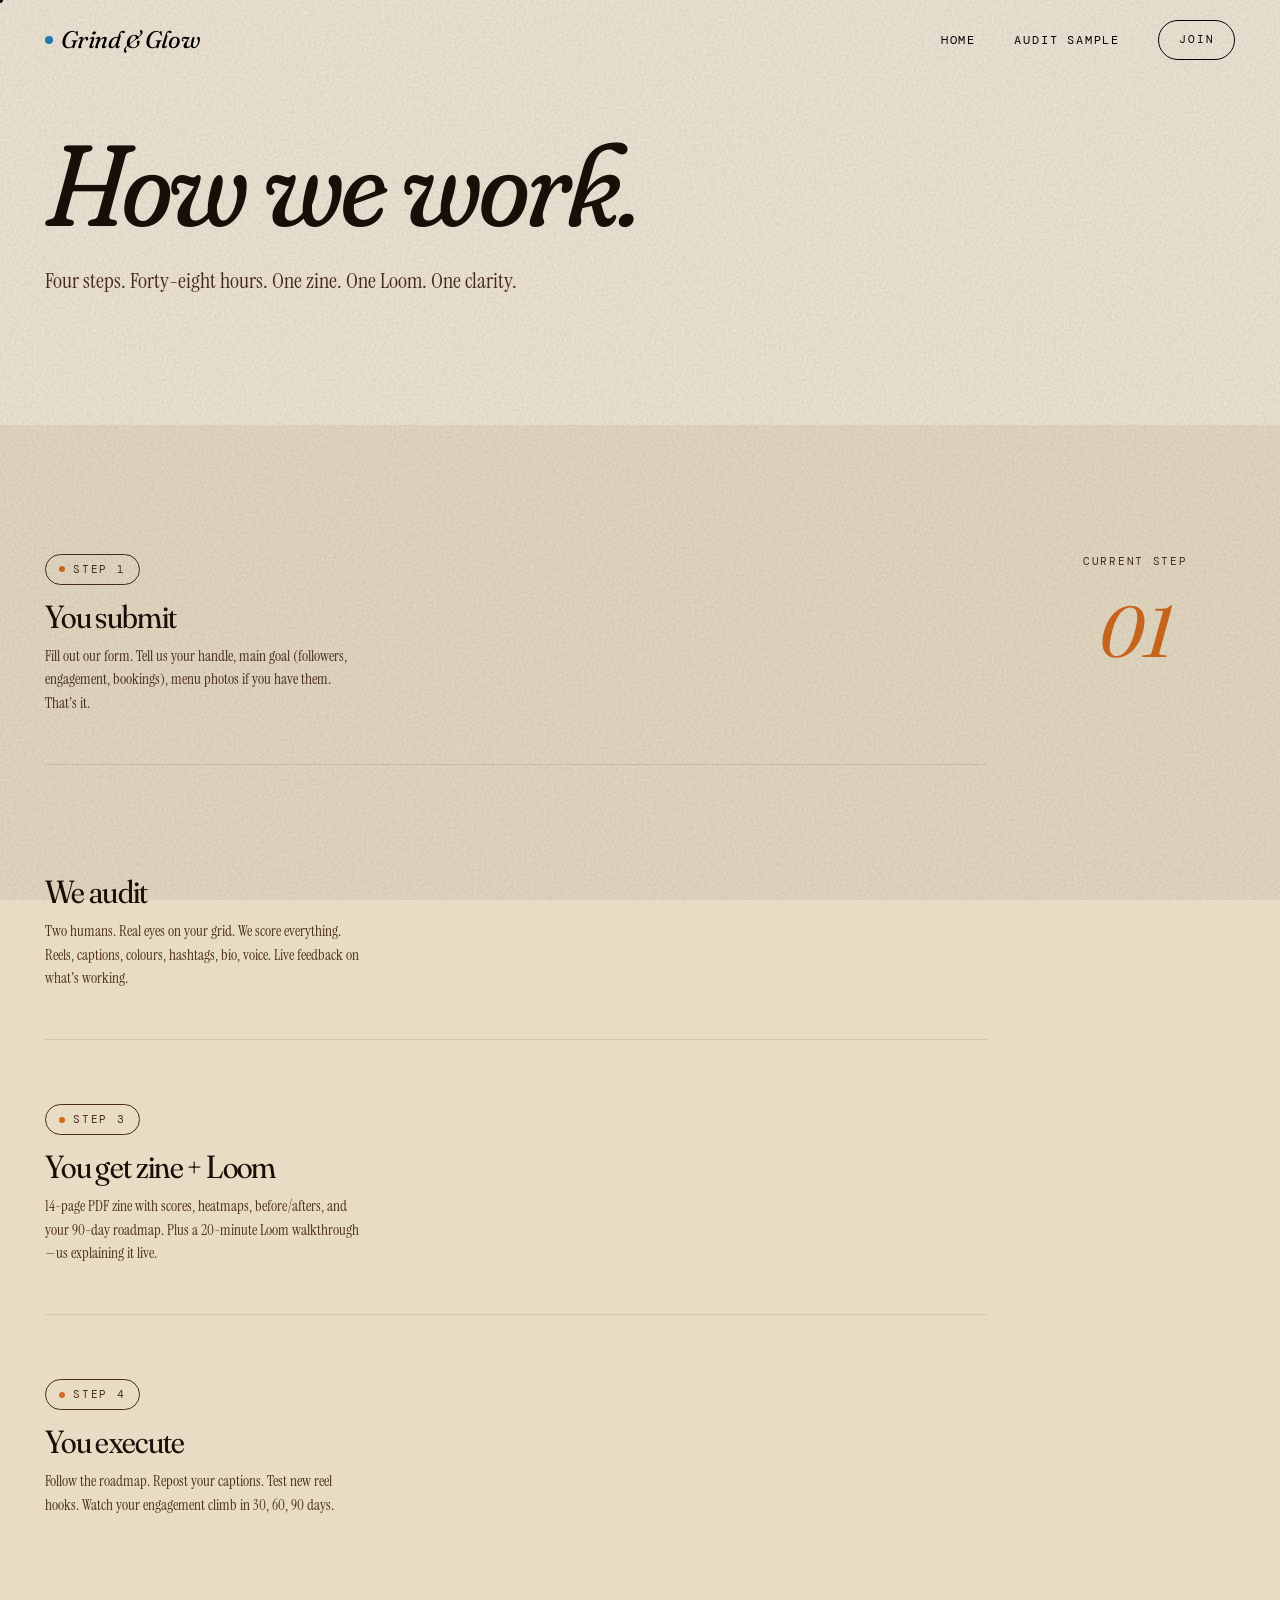
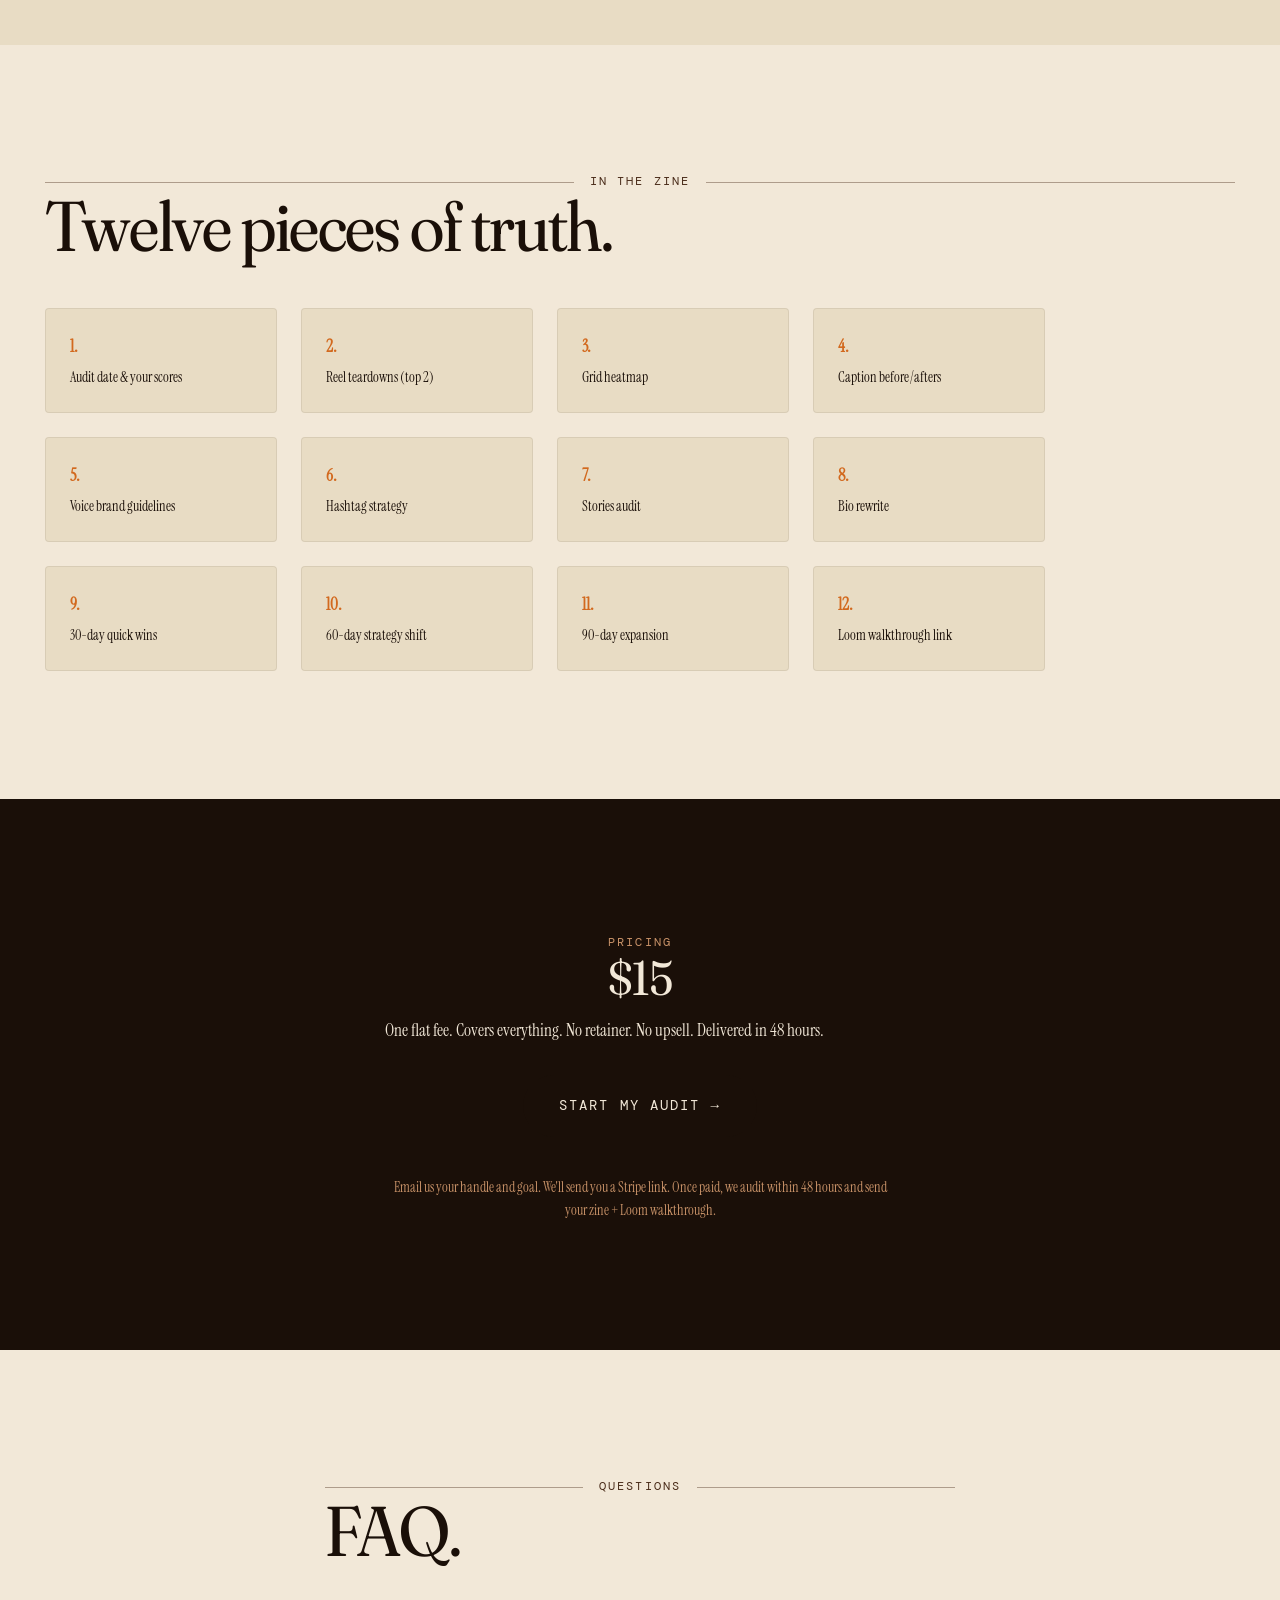
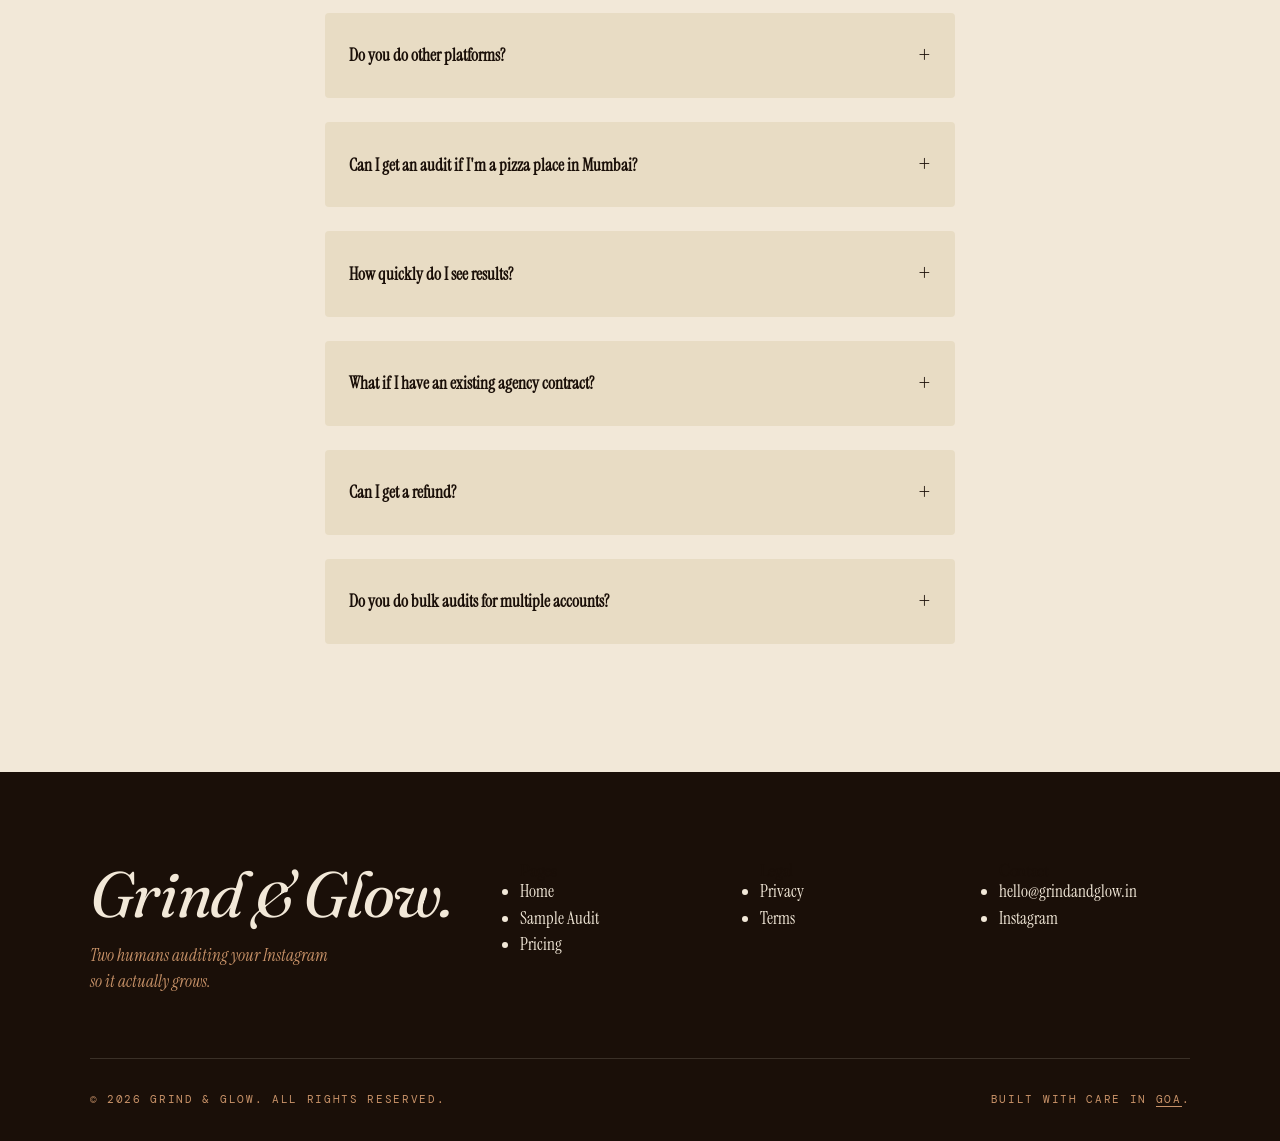
==== commit d3160e7b: "Fix non-functional buttons and FAQ accordion conflict - FAQ: Remove duplicate handler in how-it-work" ====
--- a/how-it-works.html
+++ b/how-it-works.html
@@ -17,7 +17,7 @@
     <div class="nav__links">
       <a href="index.html" class="nav__link nav__link--key">Home</a>
       <a href="sample-audit.html" class="nav__link nav__link--key">Audit sample</a>
-      <a href="#" class="nav__cta" data-cursor="Join">Join</a>
+      <a href="#pricing" class="nav__cta" data-cursor="Join">Join</a>
     </div>
   </nav>
 
@@ -131,14 +131,14 @@
   </section>
 
   <!-- Pricing -->
-  <section class="section" style="background: var(--espresso); color: var(--cream);">
+  <section class="section" id="pricing" style="background: var(--espresso); color: var(--cream);">
     <div class="container" style="max-width: 600px; text-align: center;">
       <span class="eyebrow" style="color: var(--crema);">Pricing</span>
       <h2 style="color: var(--cream); margin-bottom: 1rem; font-size: 3rem;">$15</h2>
       <p style="font-size: 1.0625rem; margin-bottom: 2rem; max-width: 55ch;">
         One flat fee. Covers everything. No retainer. No upsell. Delivered in 48 hours.
       </p>
-      <button class="btn btn--primary btn--large" style="margin-bottom: 2rem;" data-cursor="Pay now">Pay now</button>
+      <a href="mailto:hello@grindandglow.in?subject=Audit%20request&amp;body=Hi%2C%20I'd%20like%20to%20request%20an%20audit.%0A%0AInstagram%20handle%3A%0AMain%20goal%3A%0A" class="btn btn--primary btn--large" style="margin-bottom: 2rem; display: inline-block;" data-cursor="Email us">Start my audit →</a>
       <p style="font-size: 0.9rem; color: var(--crema); line-height: 1.6;">
         Email us your handle and goal. We'll send you a Stripe link. Once paid, we audit within 48 hours and send your zine + Loom walkthrough.
       </p>
@@ -156,7 +156,7 @@
         <div class="faq__item">
           <button class="faq__q" style="width: 100%; text-align: left; padding: 1.5rem; background: var(--paper); border-radius: 4px; display: flex; justify-content: space-between; align-items: center; cursor: pointer;">
             <span style="font-weight: 600;">Do you do other platforms?</span>
-            <span style="font-size: 1.5rem;">+</span>
+            <span class="faq__icon" style="font-size: 1.5rem;">+</span>
           </button>
           <div class="faq__a" style="overflow: hidden; max-height: 0; transition: max-height 0.3s ease-out;">
             <div style="padding: 1.5rem; border-left: 2px solid var(--burnt); background: rgba(242, 232, 216, 0.6);">
@@ -168,7 +168,7 @@
         <div class="faq__item">
           <button class="faq__q" style="width: 100%; text-align: left; padding: 1.5rem; background: var(--paper); border-radius: 4px; display: flex; justify-content: space-between; align-items: center; cursor: pointer;">
             <span style="font-weight: 600;">Can I get an audit if I'm a pizza place in Mumbai?</span>
-            <span style="font-size: 1.5rem;">+</span>
+            <span class="faq__icon" style="font-size: 1.5rem;">+</span>
           </button>
           <div class="faq__a" style="overflow: hidden; max-height: 0; transition: max-height 0.3s ease-out;">
             <div style="padding: 1.5rem; border-left: 2px solid var(--burnt); background: rgba(242, 232, 216, 0.6);">
@@ -180,7 +180,7 @@
         <div class="faq__item">
           <button class="faq__q" style="width: 100%; text-align: left; padding: 1.5rem; background: var(--paper); border-radius: 4px; display: flex; justify-content: space-between; align-items: center; cursor: pointer;">
             <span style="font-weight: 600;">How quickly do I see results?</span>
-            <span style="font-size: 1.5rem;">+</span>
+            <span class="faq__icon" style="font-size: 1.5rem;">+</span>
           </button>
           <div class="faq__a" style="overflow: hidden; max-height: 0; transition: max-height 0.3s ease-out;">
             <div style="padding: 1.5rem; border-left: 2px solid var(--burnt); background: rgba(242, 232, 216, 0.6);">
@@ -192,7 +192,7 @@
         <div class="faq__item">
           <button class="faq__q" style="width: 100%; text-align: left; padding: 1.5rem; background: var(--paper); border-radius: 4px; display: flex; justify-content: space-between; align-items: center; cursor: pointer;">
             <span style="font-weight: 600;">What if I have an existing agency contract?</span>
-            <span style="font-size: 1.5rem;">+</span>
+            <span class="faq__icon" style="font-size: 1.5rem;">+</span>
           </button>
           <div class="faq__a" style="overflow: hidden; max-height: 0; transition: max-height 0.3s ease-out;">
             <div style="padding: 1.5rem; border-left: 2px solid var(--burnt); background: rgba(242, 232, 216, 0.6);">
@@ -204,7 +204,7 @@
         <div class="faq__item">
           <button class="faq__q" style="width: 100%; text-align: left; padding: 1.5rem; background: var(--paper); border-radius: 4px; display: flex; justify-content: space-between; align-items: center; cursor: pointer;">
             <span style="font-weight: 600;">Can I get a refund?</span>
-            <span style="font-size: 1.5rem;">+</span>
+            <span class="faq__icon" style="font-size: 1.5rem;">+</span>
           </button>
           <div class="faq__a" style="overflow: hidden; max-height: 0; transition: max-height 0.3s ease-out;">
             <div style="padding: 1.5rem; border-left: 2px solid var(--burnt); background: rgba(242, 232, 216, 0.6);">
@@ -216,7 +216,7 @@
         <div class="faq__item">
           <button class="faq__q" style="width: 100%; text-align: left; padding: 1.5rem; background: var(--paper); border-radius: 4px; display: flex; justify-content: space-between; align-items: center; cursor: pointer;">
             <span style="font-weight: 600;">Do you do bulk audits for multiple accounts?</span>
-            <span style="font-size: 1.5rem;">+</span>
+            <span class="faq__icon" style="font-size: 1.5rem;">+</span>
           </button>
           <div class="faq__a" style="overflow: hidden; max-height: 0; transition: max-height 0.3s ease-out;">
             <div style="padding: 1.5rem; border-left: 2px solid var(--burnt); background: rgba(242, 232, 216, 0.6);">
@@ -268,21 +268,6 @@
   </footer>
 
   <script src="js/shared.js"></script>
-  <script>
-    // FAQ expand
-    document.querySelectorAll('.faq__q').forEach(btn => {
-      btn.addEventListener('click', function() {
-        const item = this.parentElement;
-        const isOpen = item.classList.toggle('is-open');
-        const answer = item.querySelector('.faq__a');
-        if (isOpen) {
-          answer.style.maxHeight = answer.scrollHeight + 'px';
-        } else {
-          answer.style.maxHeight = '0';
-        }
-      });
-    });
-  </script>
 
 </body>
 </html>
